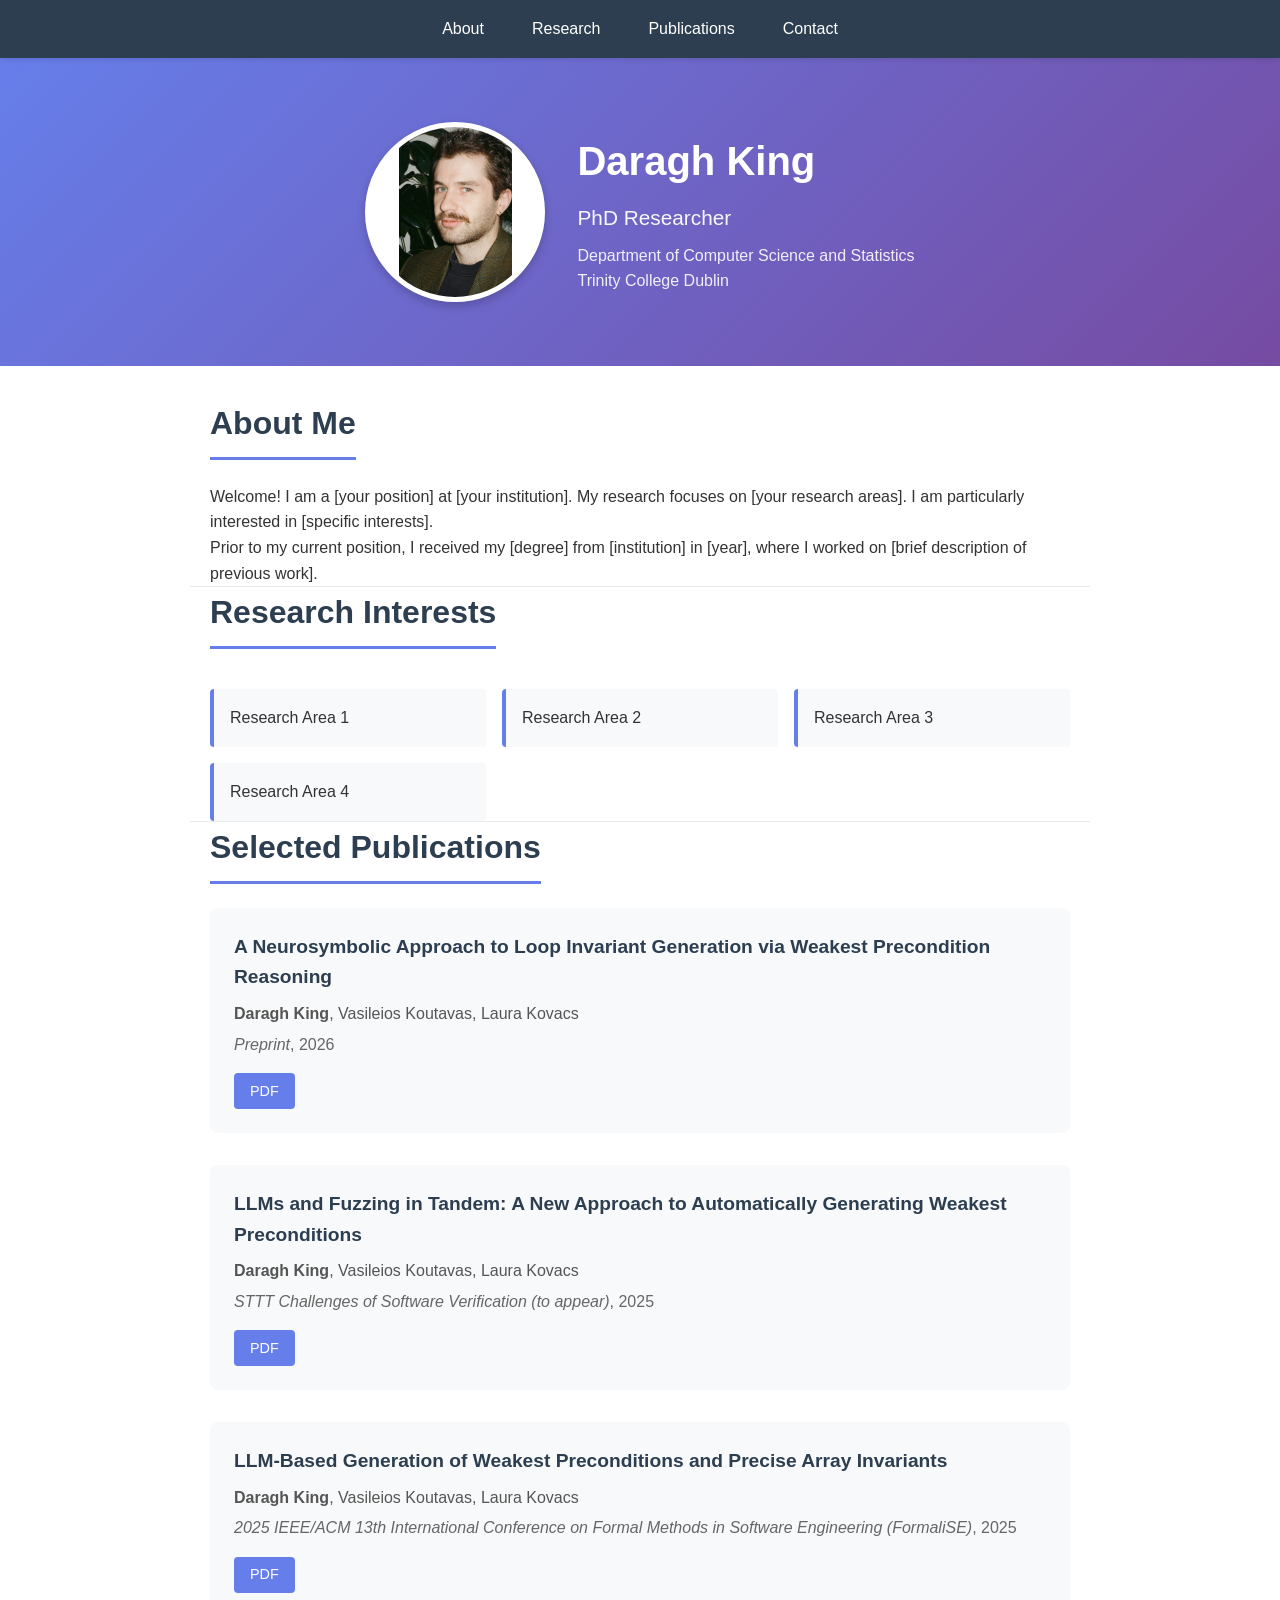
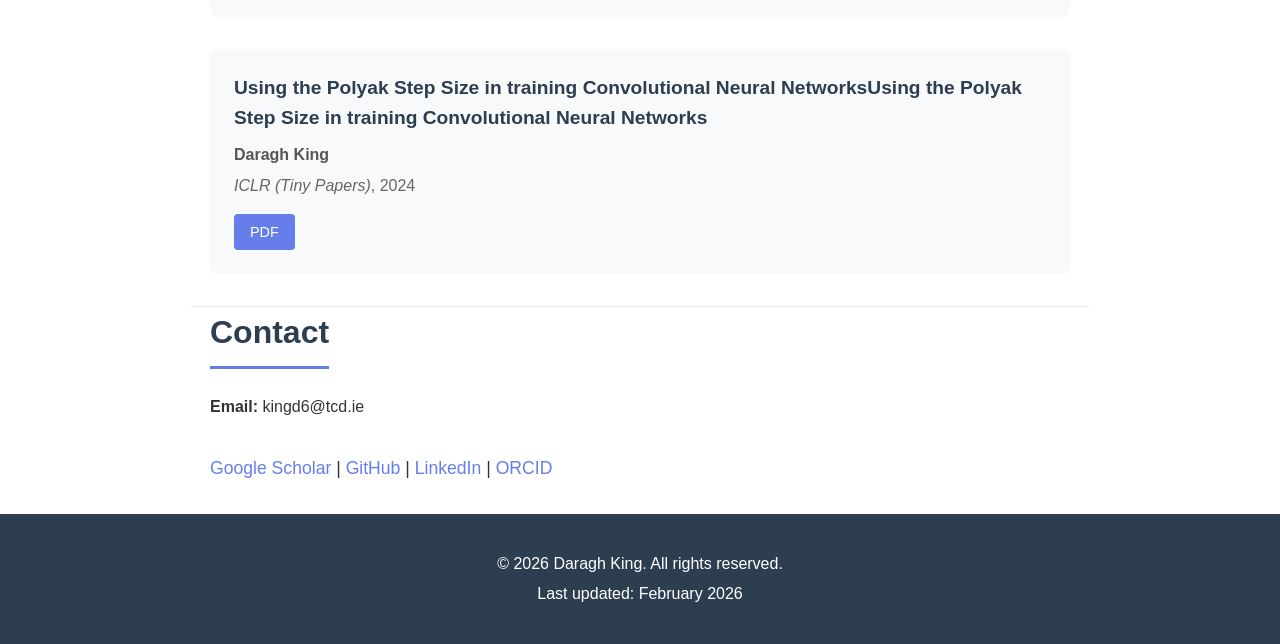
==== index.html @ efc885d0 "paper adding" ====
<!DOCTYPE html>
<html lang="en">
<head>
    <meta charset="UTF-8">
    <meta name="viewport" content="width=device-width, initial-scale=1.0">
    <title>Daragh King - Academic Website</title>
    <link rel="stylesheet" href="style.css">
</head>
<body>
    <nav>
        <div class="container">
            <ul>
                <li><a href="#about">About</a></li>
                <li><a href="#research">Research</a></li>
                <li><a href="#publications">Publications</a></li>
                <!-- <li><a href="#teaching">Teaching</a></li> -->
                <li><a href="#contact">Contact</a></li>
            </ul>
        </div>
    </nav>

    <header>
        <div class="container">
            <div class="profile">
                <img src="images/profile.jpg" alt="Daragh King" class="profile-img">
                <div class="header-text">
                    <h1>Daragh King</h1>
                    <p class="title">PhD Researcher</p>
                    <p class="affiliation">Department of Computer Science and Statistics<br>Trinity College Dublin</p>
                </div>
            </div>
        </div>
    </header>

    <main>
        <section id="about" class="container">
            <h2>About Me</h2>
            <p>
                Welcome! I am a [your position] at [your institution]. My research focuses on [your research areas].
                I am particularly interested in [specific interests].
            </p>
            <p>
                Prior to my current position, I received my [degree] from [institution] in [year], 
                where I worked on [brief description of previous work].
            </p>
        </section>

        <section id="research" class="container">
            <h2>Research Interests</h2>
            <ul class="research-list">
                <li>Research Area 1</li>
                <li>Research Area 2</li>
                <li>Research Area 3</li>
                <li>Research Area 4</li>
            </ul>
        </section>

        <section id="publications" class="container">
            <h2>Selected Publications</h2>
            <div class="publication">
                <h3>A Neurosymbolic Approach to Loop Invariant Generation via Weakest Precondition Reasoning</h3>
                <p class="authors"><strong>Daragh King</strong>, Vasileios Koutavas, Laura Kovacs</p>
                <p class="venue"><em>Preprint</em>, 2026</p>
                <p class="links">
                    <a href="https://arxiv.org/pdf/2512.15816" class="btn">PDF</a>
                    <!-- <a href="#" class="btn">DOI</a> -->
                    <!-- <a href="#" class="btn">Code</a> -->
                </p>
            </div>
            
            <div class="publication">
                <h3>LLMs and Fuzzing in Tandem: A New Approach to Automatically Generating Weakest Preconditions</h3>
                <p class="authors"><strong>Daragh King</strong>, Vasileios Koutavas, Laura Kovacs</p>
                <p class="venue"><em>STTT Challenges of Software Verification (to appear)</em>, 2025</p>
                <p class="links">
                    <a href=https://arxiv.org/pdf/2507.05272? class="btn">PDF</a>
                    <!-- <a href="#" class="btn">DOI</a> -->
                </p>
            </div>

            <div class="publication">
                <h3>LLM-Based Generation of Weakest Preconditions and Precise Array Invariants</h3>
                <p class="authors"><strong>Daragh King</strong>, Vasileios Koutavas, Laura Kovacs</p>
                <p class="venue"><em>2025 IEEE/ACM 13th International Conference on Formal Methods in Software Engineering (FormaliSE)</em>, 2025</p>
                <p class="links">
                    <a href="papers/formalise2025.pdf" class="btn">PDF</a>
                    <!-- <a href="#" class="btn">DOI</a> -->
                </p>
            </div>

            <div class="publication">
                <h3>Using the Polyak Step Size in training Convolutional Neural NetworksUsing the Polyak Step Size in training Convolutional Neural Networks</h3>
                <p class="authors"><strong>Daragh King</strong></p>
                <p class="venue"><em>ICLR (Tiny Papers)</em>, 2024</p>
                <p class="links">
                    <a href="https://openreview.net/pdf?id=QmRqSqpV0y" class="btn">PDF</a>
                    <!-- <a href="#" class="btn">DOI</a> -->
                </p>
            </div>
            
            <!-- <p class="see-more"><a href="publications.html">See all publications →</a></p> -->
        </section>

        <!-- <section id="teaching" class="container">
            <h2>Teaching</h2>
            <div class="course">
                <h3>Course Name (Course Code)</h3>
                <p>Semester, Year - Role</p>
            </div>
            <div class="course">
                <h3>Another Course (Course Code)</h3>
                <p>Semester, Year - Role</p>
            </div>
        </section> -->

        <section id="contact" class="container">
            <h2>Contact</h2>
            <p>
                <strong>Email:</strong> kingd6@tcd.ie<br>
            </p>
            <div class="social-links">
                <a href="https://scholar.google.com/citations?user=glkRbHkAAAAJ&hl=en" target="_blank">Google Scholar</a> |
                <a href="https://github.com/daraghk" target="_blank">GitHub</a> |
                <a href="https://www.linkedin.com/in/daragh-king-0015aa132/" target="_blank">LinkedIn</a> |
                <a href="https://orcid.org/0009-0001-8519-8970" target="_blank">ORCID</a>
            </div>
        </section>
    </main>

    <footer>
        <div class="container">
            <p>&copy; 2026 Daragh King. All rights reserved.</p>
            <p>Last updated: February 2026</p>
        </div>
    </footer>
</body>
</html>
---- style.css ----
/* Reset and Base Styles */
* {
    margin: 0;
    padding: 0;
    box-sizing: border-box;
}

body {
    font-family: -apple-system, BlinkMacSystemFont, 'Segoe UI', Roboto, 'Helvetica Neue', Arial, sans-serif;
    line-height: 1.6;
    color: #333;
    background-color: #f8f9fa;
}

.container {
    max-width: 900px;
    margin: 0 auto;
    padding: 0 20px;
}

/* Navigation */
nav {
    background-color: #2c3e50;
    padding: 1rem 0;
    position: sticky;
    top: 0;
    z-index: 100;
    box-shadow: 0 2px 5px rgba(0,0,0,0.1);
}

nav ul {
    list-style: none;
    display: flex;
    justify-content: center;
    flex-wrap: wrap;
}

nav li {
    margin: 0 1.5rem;
}

nav a {
    color: white;
    text-decoration: none;
    font-weight: 500;
    transition: color 0.3s ease;
}

nav a:hover {
    color: #3498db;
}

/* Header */
header {
    background: linear-gradient(135deg, #667eea 0%, #764ba2 100%);
    color: white;
    padding: 4rem 0;
    text-align: center;
}

.profile {
    display: flex;
    align-items: center;
    justify-content: center;
    gap: 2rem;
    flex-wrap: wrap;
}

.profile-img {
    width: 180px;
    height: 180px;
    border-radius: 50%;
    object-fit: contain;
    background-color: white;
    border: 5px solid white;
    box-shadow: 0 4px 10px rgba(0,0,0,0.2);
}

.header-text {
    text-align: left;
}

header h1 {
    font-size: 2.5rem;
    margin-bottom: 0.5rem;
}

.title {
    font-size: 1.3rem;
    margin-bottom: 0.5rem;
    opacity: 0.95;
}

.affiliation {
    font-size: 1rem;
    opacity: 0.9;
}

/* Main Content */
main {
    background-color: white;
    padding: 2rem 0;
}

section {
    padding: 3rem 0;
    border-bottom: 1px solid #e9ecef;
}

section:last-child {
    border-bottom: none;
}

h2 {
    color: #2c3e50;
    font-size: 2rem;
    margin-bottom: 1.5rem;
    padding-bottom: 0.5rem;
    border-bottom: 3px solid #667eea;
    display: inline-block;
}

/* Research */
.research-list {
    list-style: none;
    display: grid;
    grid-template-columns: repeat(auto-fit, minmax(250px, 1fr));
    gap: 1rem;
    margin-top: 1rem;
}

.research-list li {
    background-color: #f8f9fa;
    padding: 1rem;
    border-left: 4px solid #667eea;
    border-radius: 4px;
}

/* Publications */
.publication {
    margin-bottom: 2rem;
    padding: 1.5rem;
    background-color: #f8f9fa;
    border-radius: 8px;
    transition: transform 0.2s ease, box-shadow 0.2s ease;
}

.publication:hover {
    transform: translateY(-2px);
    box-shadow: 0 4px 12px rgba(0,0,0,0.1);
}

.publication h3 {
    color: #2c3e50;
    margin-bottom: 0.5rem;
    font-size: 1.2rem;
}

.publication .authors {
    color: #555;
    margin-bottom: 0.3rem;
}

.publication .venue {
    color: #666;
    margin-bottom: 1rem;
}

.publication .links {
    display: flex;
    gap: 0.5rem;
    flex-wrap: wrap;
}

.btn {
    display: inline-block;
    padding: 0.4rem 1rem;
    background-color: #667eea;
    color: white;
    text-decoration: none;
    border-radius: 4px;
    font-size: 0.9rem;
    transition: background-color 0.3s ease;
}

.btn:hover {
    background-color: #5568d3;
}

.see-more {
    margin-top: 2rem;
    text-align: center;
}

.see-more a {
    color: #667eea;
    text-decoration: none;
    font-weight: 600;
    font-size: 1.1rem;
}

/* Teaching */
.course {
    margin-bottom: 1.5rem;
    padding: 1rem;
    background-color: #f8f9fa;
    border-radius: 4px;
}

.course h3 {
    color: #2c3e50;
    margin-bottom: 0.3rem;
}

/* Contact */
#contact p {
    margin-bottom: 1rem;
    line-height: 1.8;
}

.social-links {
    margin-top: 2rem;
    font-size: 1.1rem;
}

.social-links a {
    color: #667eea;
    text-decoration: none;
    font-weight: 500;
    transition: color 0.3s ease;
}

.social-links a:hover {
    color: #5568d3;
}

/* Footer */
footer {
    background-color: #2c3e50;
    color: white;
    padding: 2rem 0;
    text-align: center;
}

footer p {
    margin: 0.3rem 0;
}

/* Responsive Design */
@media (max-width: 768px) {
    .header-text {
        text-align: center;
    }
    
    header h1 {
        font-size: 2rem;
    }
    
    nav li {
        margin: 0.5rem 1rem;
    }
    
    .research-list {
        grid-template-columns: 1fr;
    }
}
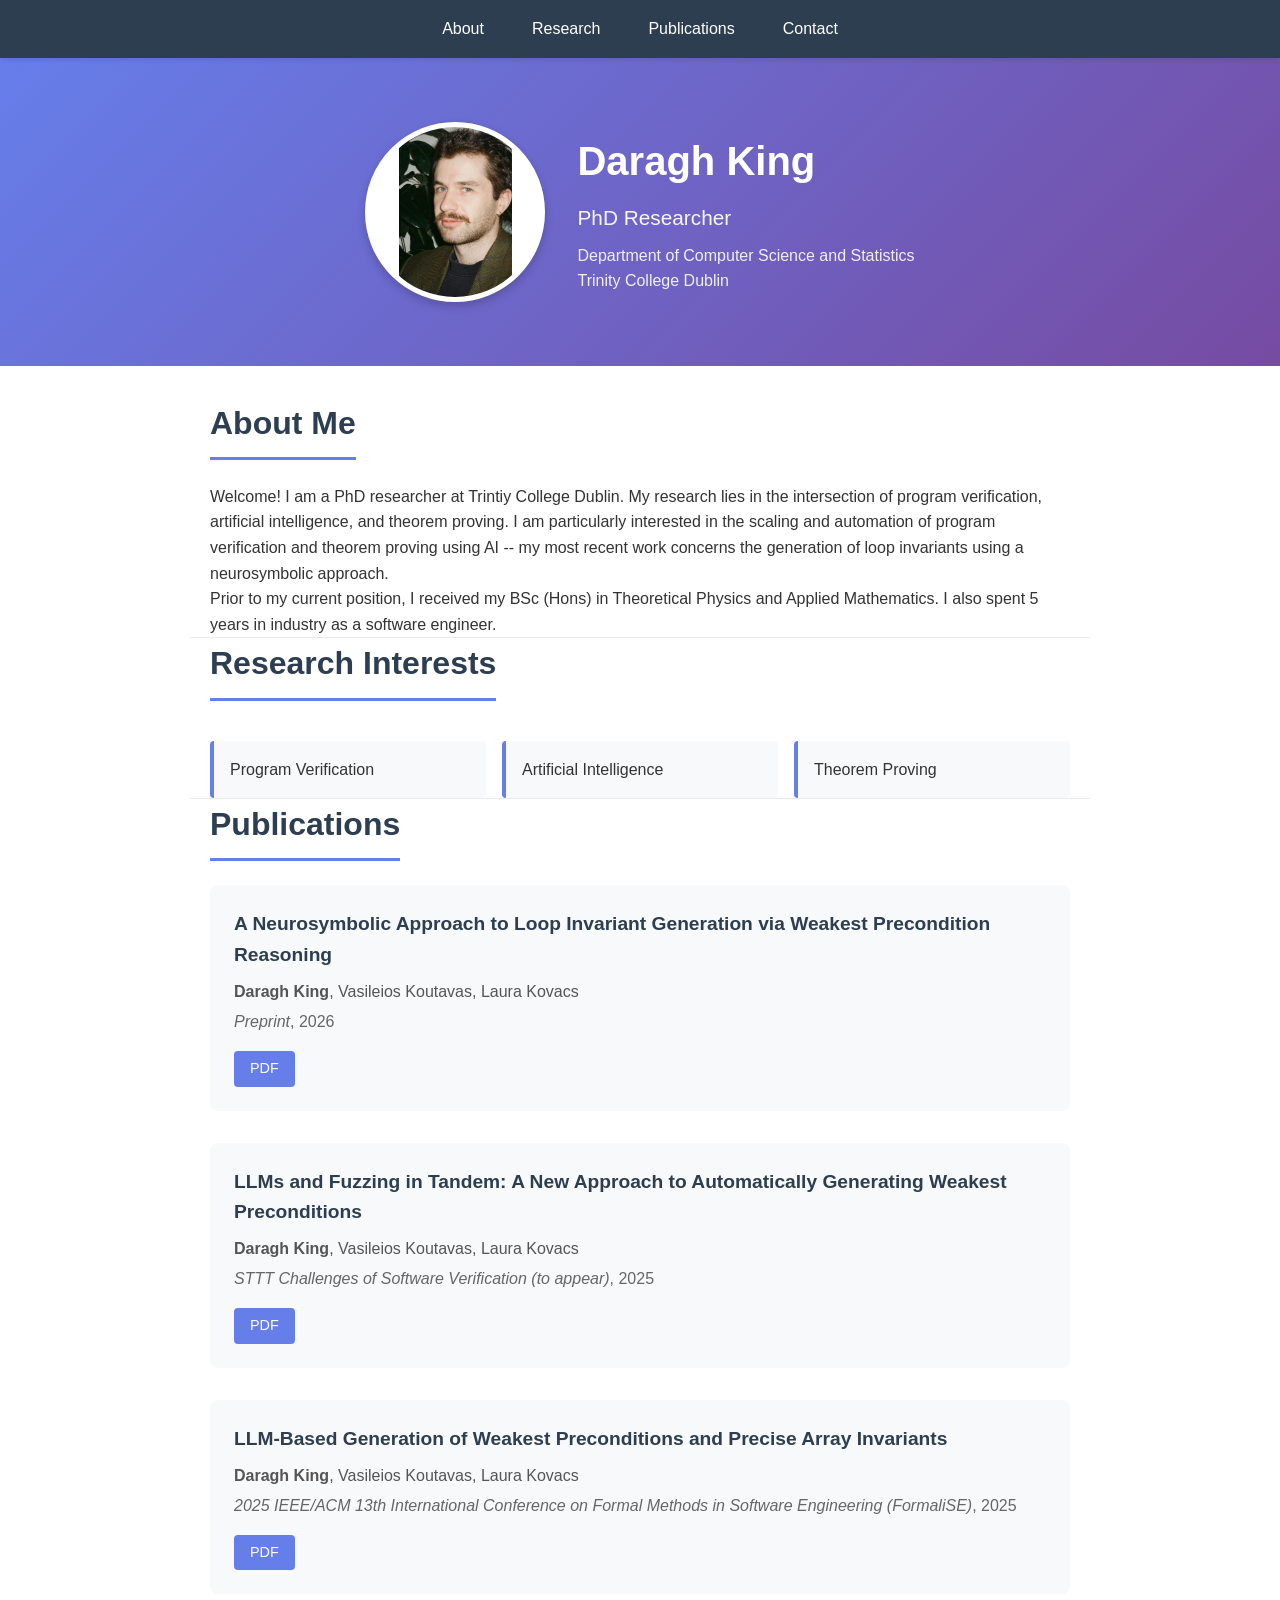
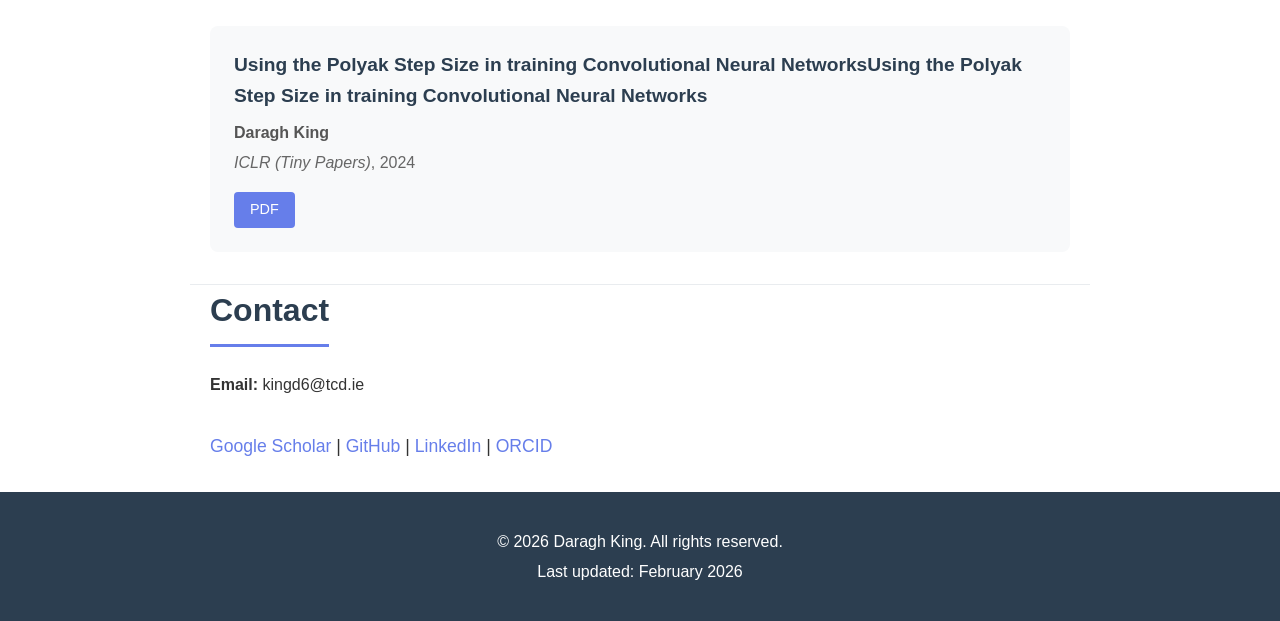
==== commit 4057f79c: "paper adding" ====
--- a/index.html
+++ b/index.html
@@ -36,27 +36,26 @@
         <section id="about" class="container">
             <h2>About Me</h2>
             <p>
-                Welcome! I am a [your position] at [your institution]. My research focuses on [your research areas].
-                I am particularly interested in [specific interests].
+                Welcome! I am a PhD researcher at Trintiy College Dublin. My research lies in the intersection of program verification, artificial intelligence, and theorem proving.
+                I am particularly interested in the scaling and automation of program verification and theorem proving using AI -- my most recent work concerns the generation of loop invariants using a neurosymbolic approach.
             </p>
             <p>
-                Prior to my current position, I received my [degree] from [institution] in [year], 
-                where I worked on [brief description of previous work].
+                Prior to my current position, I received my BSc (Hons) in Theoretical Physics and Applied Mathematics. I also spent 5 years in industry as a software engineer.
             </p>
         </section>
 
         <section id="research" class="container">
             <h2>Research Interests</h2>
             <ul class="research-list">
-                <li>Research Area 1</li>
-                <li>Research Area 2</li>
-                <li>Research Area 3</li>
-                <li>Research Area 4</li>
+                <li>Program Verification</li>
+                <li>Artificial Intelligence</li>
+                <li>Theorem Proving</li>
+                <!-- <li>Research Area 4</li> -->
             </ul>
         </section>
 
         <section id="publications" class="container">
-            <h2>Selected Publications</h2>
+            <h2>Publications</h2>
             <div class="publication">
                 <h3>A Neurosymbolic Approach to Loop Invariant Generation via Weakest Precondition Reasoning</h3>
                 <p class="authors"><strong>Daragh King</strong>, Vasileios Koutavas, Laura Kovacs</p>
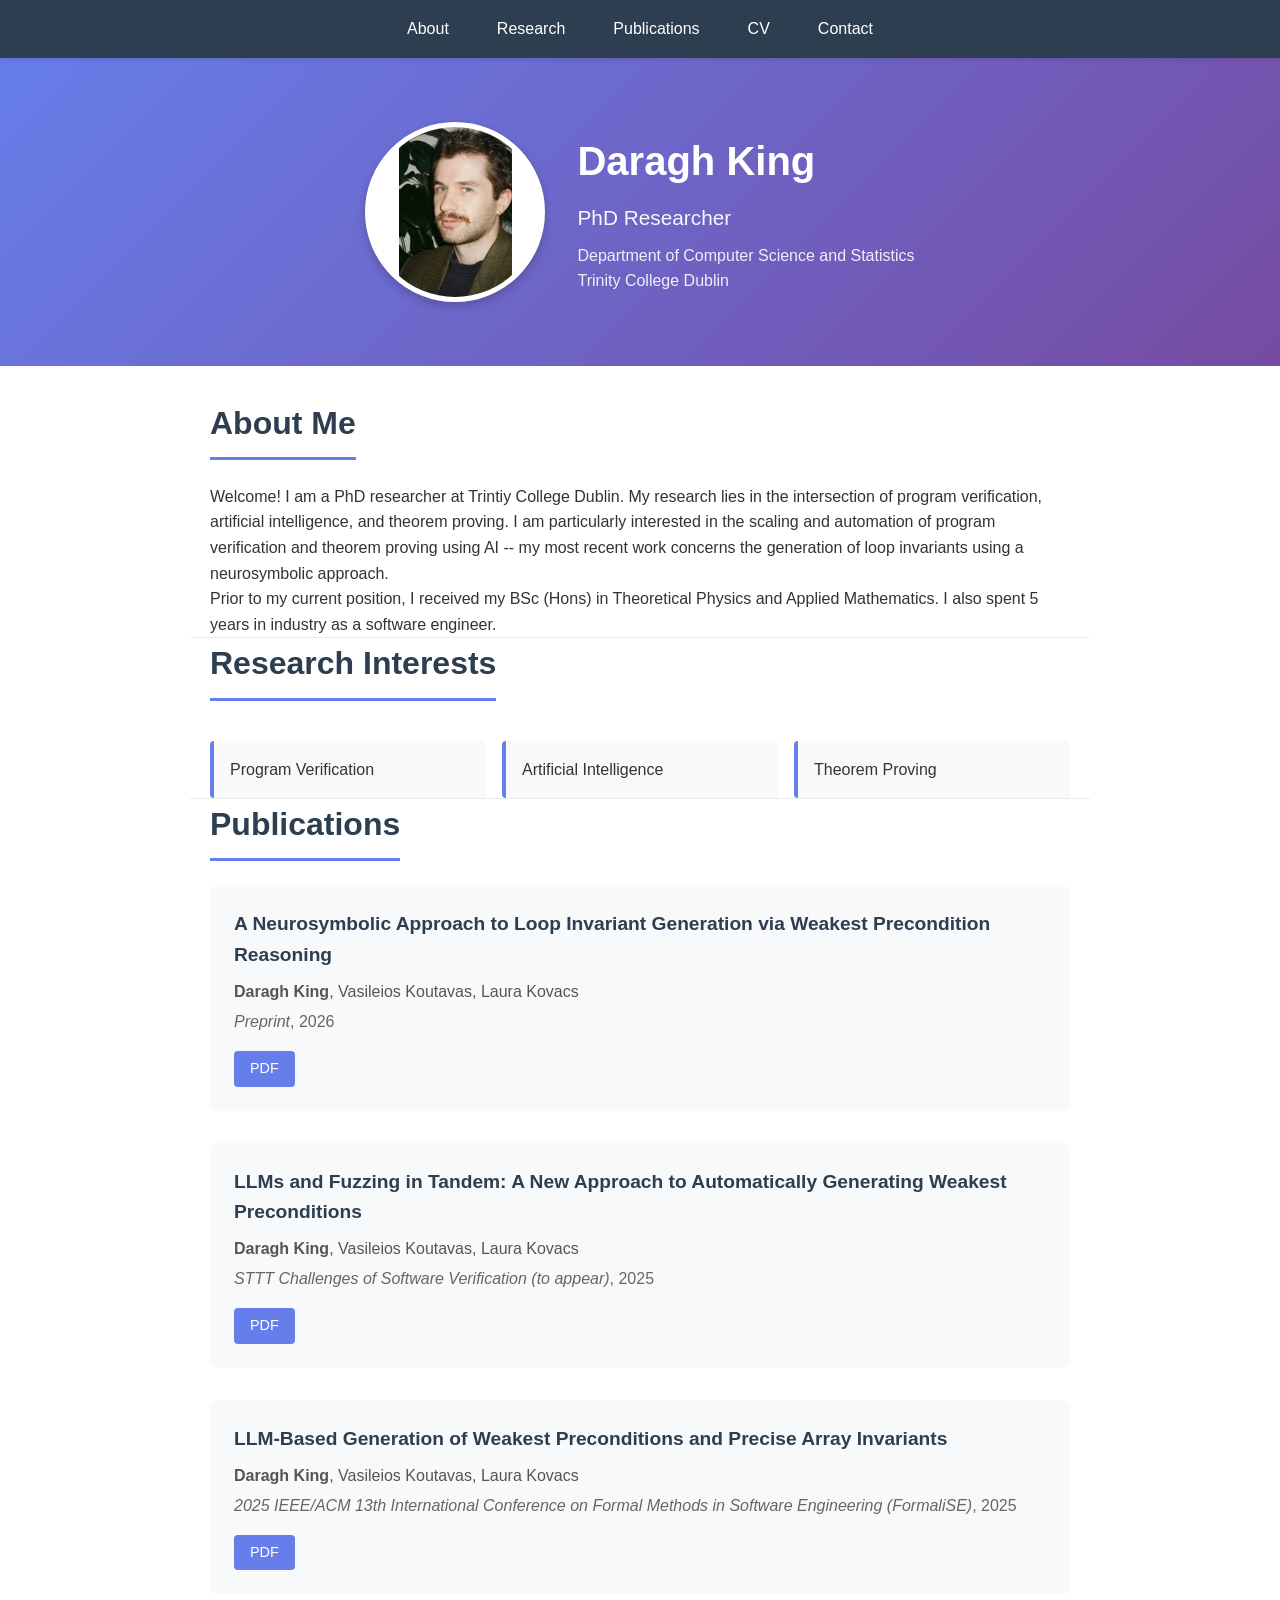
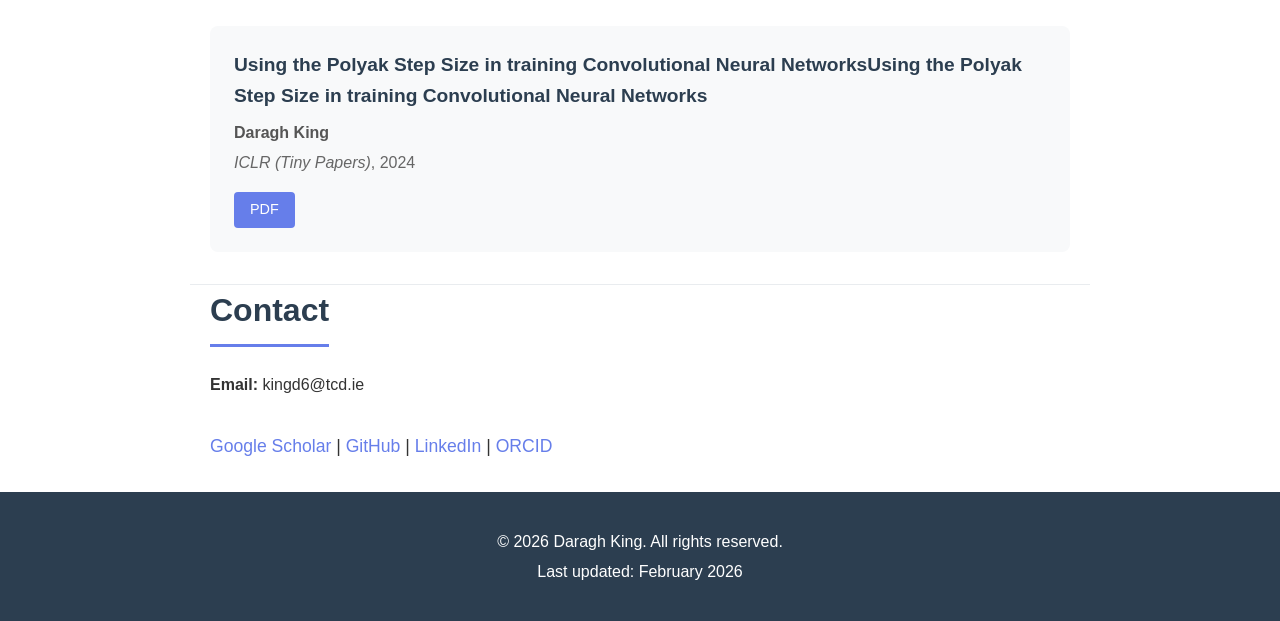
==== commit 42aa6d56: "cv adding" ====
--- a/index.html
+++ b/index.html
@@ -14,6 +14,7 @@
                 <li><a href="#research">Research</a></li>
                 <li><a href="#publications">Publications</a></li>
                 <!-- <li><a href="#teaching">Teaching</a></li> -->
+                <li><a href="cv/cv.pdf" target="_blank">CV</a></li>
                 <li><a href="#contact">Contact</a></li>
             </ul>
         </div>
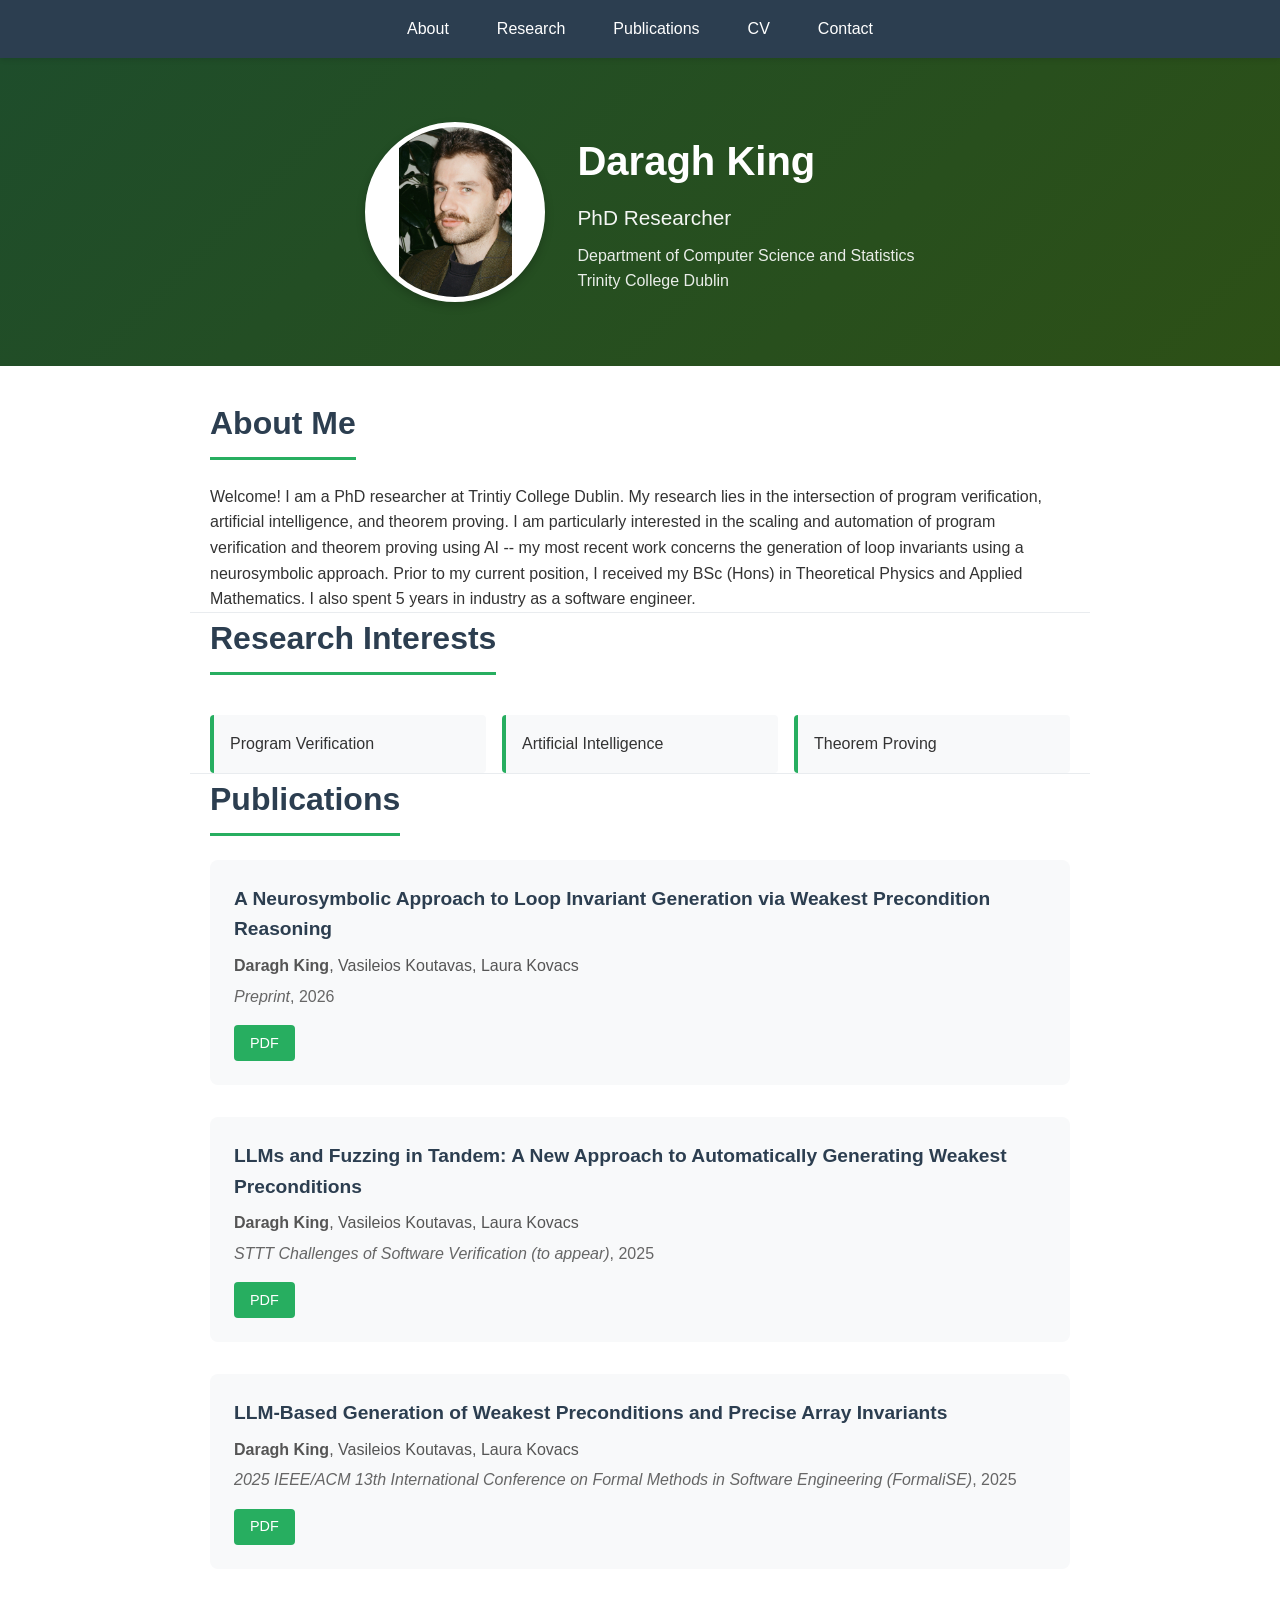
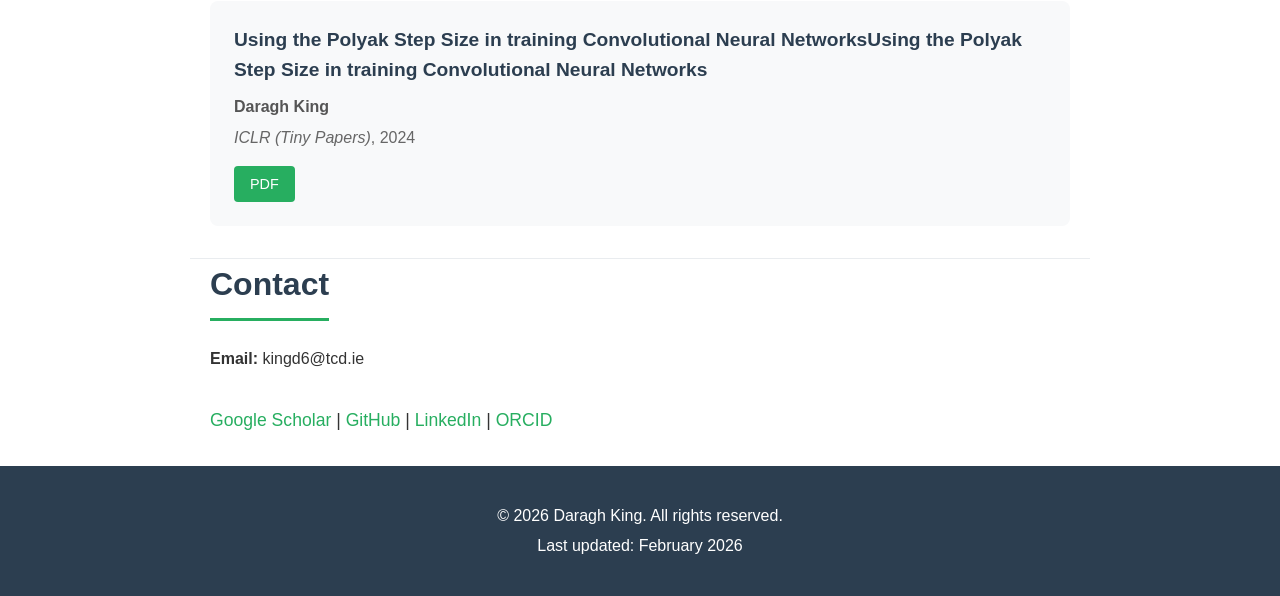
==== commit d97775f7: "Add CV navigation link and papers directory Made-with: Cursor" ====
--- a/index.html
+++ b/index.html
@@ -38,10 +38,7 @@
             <h2>About Me</h2>
             <p>
                 Welcome! I am a PhD researcher at Trintiy College Dublin. My research lies in the intersection of program verification, artificial intelligence, and theorem proving.
-                I am particularly interested in the scaling and automation of program verification and theorem proving using AI -- my most recent work concerns the generation of loop invariants using a neurosymbolic approach.
-            </p>
-            <p>
-                Prior to my current position, I received my BSc (Hons) in Theoretical Physics and Applied Mathematics. I also spent 5 years in industry as a software engineer.
+                I am particularly interested in the scaling and automation of program verification and theorem proving using AI -- my most recent work concerns the generation of loop invariants using a neurosymbolic approach. Prior to my current position, I received my BSc (Hons) in Theoretical Physics and Applied Mathematics. I also spent 5 years in industry as a software engineer.
             </p>
         </section>
 
--- a/style.css
+++ b/style.css
@@ -47,12 +47,12 @@
 }
 
 nav a:hover {
-    color: #3498db;
+    color: #2ecc71;
 }
 
 /* Header */
 header {
-    background: linear-gradient(135deg, #667eea 0%, #764ba2 100%);
+    background: linear-gradient(135deg, #1e4d2b 0%, #2d5016 100%);
     color: white;
     padding: 4rem 0;
     text-align: center;
@@ -116,7 +116,7 @@
     font-size: 2rem;
     margin-bottom: 1.5rem;
     padding-bottom: 0.5rem;
-    border-bottom: 3px solid #667eea;
+    border-bottom: 3px solid #27ae60;
     display: inline-block;
 }
 
@@ -132,7 +132,7 @@
 .research-list li {
     background-color: #f8f9fa;
     padding: 1rem;
-    border-left: 4px solid #667eea;
+    border-left: 4px solid #27ae60;
     border-radius: 4px;
 }
 
@@ -175,7 +175,7 @@
 .btn {
     display: inline-block;
     padding: 0.4rem 1rem;
-    background-color: #667eea;
+    background-color: #27ae60;
     color: white;
     text-decoration: none;
     border-radius: 4px;
@@ -184,7 +184,7 @@
 }
 
 .btn:hover {
-    background-color: #5568d3;
+    background-color: #1e8449;
 }
 
 .see-more {
@@ -193,7 +193,7 @@
 }
 
 .see-more a {
-    color: #667eea;
+    color: #27ae60;
     text-decoration: none;
     font-weight: 600;
     font-size: 1.1rem;
@@ -224,14 +224,14 @@
 }
 
 .social-links a {
-    color: #667eea;
+    color: #27ae60;
     text-decoration: none;
     font-weight: 500;
     transition: color 0.3s ease;
 }
 
 .social-links a:hover {
-    color: #5568d3;
+    color: #1e8449;
 }
 
 /* Footer */
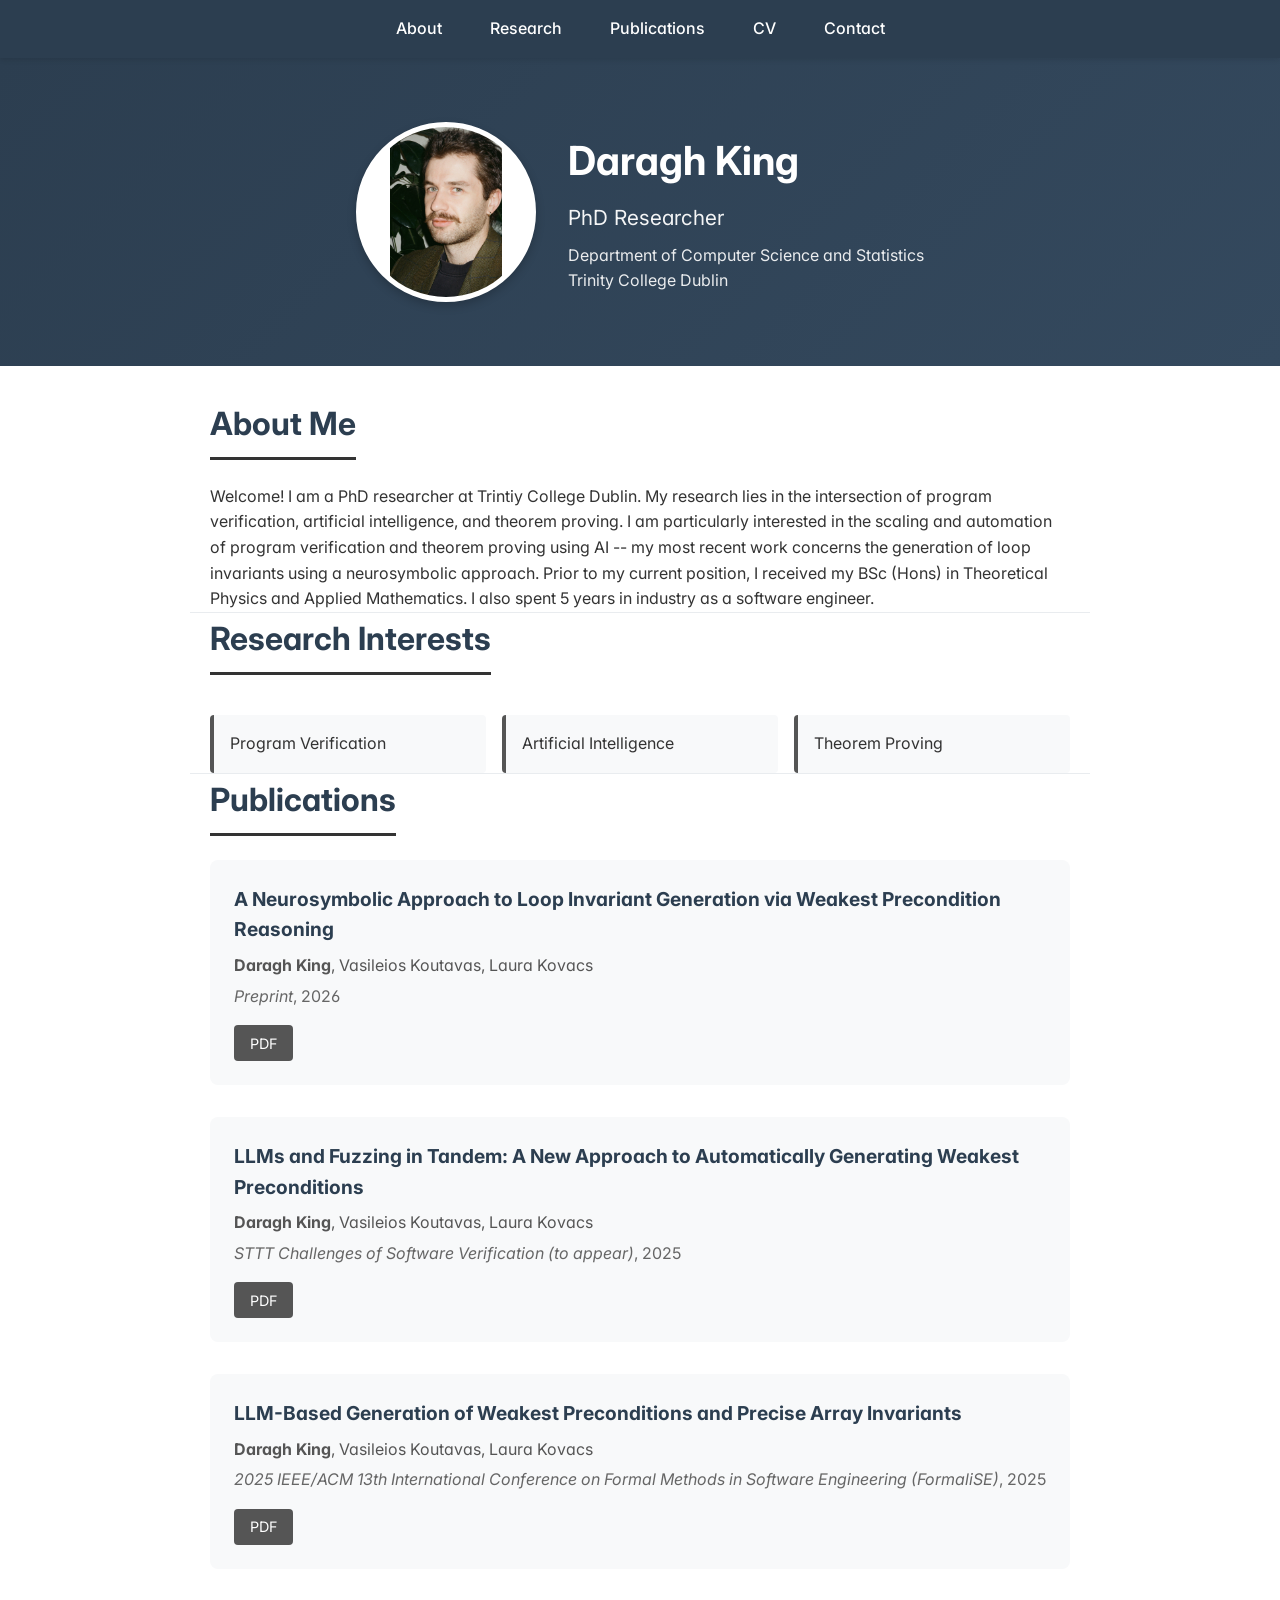
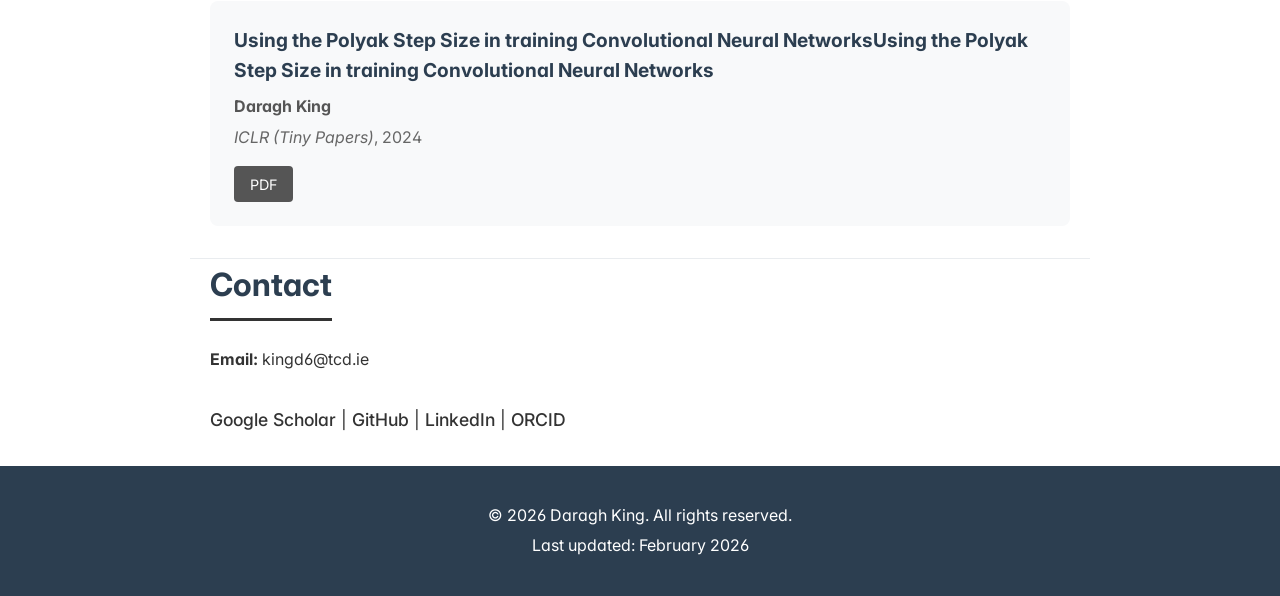
==== commit c0480cb3: "Update typography to use Inter font Made-with: Cursor" ====
--- a/index.html
+++ b/index.html
@@ -4,6 +4,9 @@
     <meta charset="UTF-8">
     <meta name="viewport" content="width=device-width, initial-scale=1.0">
     <title>Daragh King - Academic Website</title>
+    <link rel="preconnect" href="https://fonts.googleapis.com">
+    <link rel="preconnect" href="https://fonts.gstatic.com" crossorigin>
+    <link href="https://fonts.googleapis.com/css2?family=Inter:wght@300;400;500;600;700&display=swap" rel="stylesheet">
     <link rel="stylesheet" href="style.css">
 </head>
 <body>
--- a/style.css
+++ b/style.css
@@ -6,10 +6,11 @@
 }
 
 body {
-    font-family: -apple-system, BlinkMacSystemFont, 'Segoe UI', Roboto, 'Helvetica Neue', Arial, sans-serif;
+    font-family: 'Inter', -apple-system, BlinkMacSystemFont, 'Segoe UI', Roboto, 'Helvetica Neue', Arial, sans-serif;
     line-height: 1.6;
     color: #333;
     background-color: #f8f9fa;
+    font-feature-settings: 'cv02', 'cv03', 'cv04', 'cv11';
 }
 
 .container {
@@ -47,12 +48,12 @@
 }
 
 nav a:hover {
-    color: #2ecc71;
+    color: #bbb;
 }
 
 /* Header */
 header {
-    background: linear-gradient(135deg, #1e4d2b 0%, #2d5016 100%);
+    background: linear-gradient(135deg, #2c3e50 0%, #34495e 100%);
     color: white;
     padding: 4rem 0;
     text-align: center;
@@ -116,7 +117,7 @@
     font-size: 2rem;
     margin-bottom: 1.5rem;
     padding-bottom: 0.5rem;
-    border-bottom: 3px solid #27ae60;
+    border-bottom: 3px solid #333;
     display: inline-block;
 }
 
@@ -132,7 +133,7 @@
 .research-list li {
     background-color: #f8f9fa;
     padding: 1rem;
-    border-left: 4px solid #27ae60;
+    border-left: 4px solid #555;
     border-radius: 4px;
 }
 
@@ -175,7 +176,7 @@
 .btn {
     display: inline-block;
     padding: 0.4rem 1rem;
-    background-color: #27ae60;
+    background-color: #555;
     color: white;
     text-decoration: none;
     border-radius: 4px;
@@ -184,7 +185,7 @@
 }
 
 .btn:hover {
-    background-color: #1e8449;
+    background-color: #333;
 }
 
 .see-more {
@@ -193,7 +194,7 @@
 }
 
 .see-more a {
-    color: #27ae60;
+    color: #333;
     text-decoration: none;
     font-weight: 600;
     font-size: 1.1rem;
@@ -224,14 +225,14 @@
 }
 
 .social-links a {
-    color: #27ae60;
+    color: #333;
     text-decoration: none;
     font-weight: 500;
     transition: color 0.3s ease;
 }
 
 .social-links a:hover {
-    color: #1e8449;
+    color: #555;
 }
 
 /* Footer */
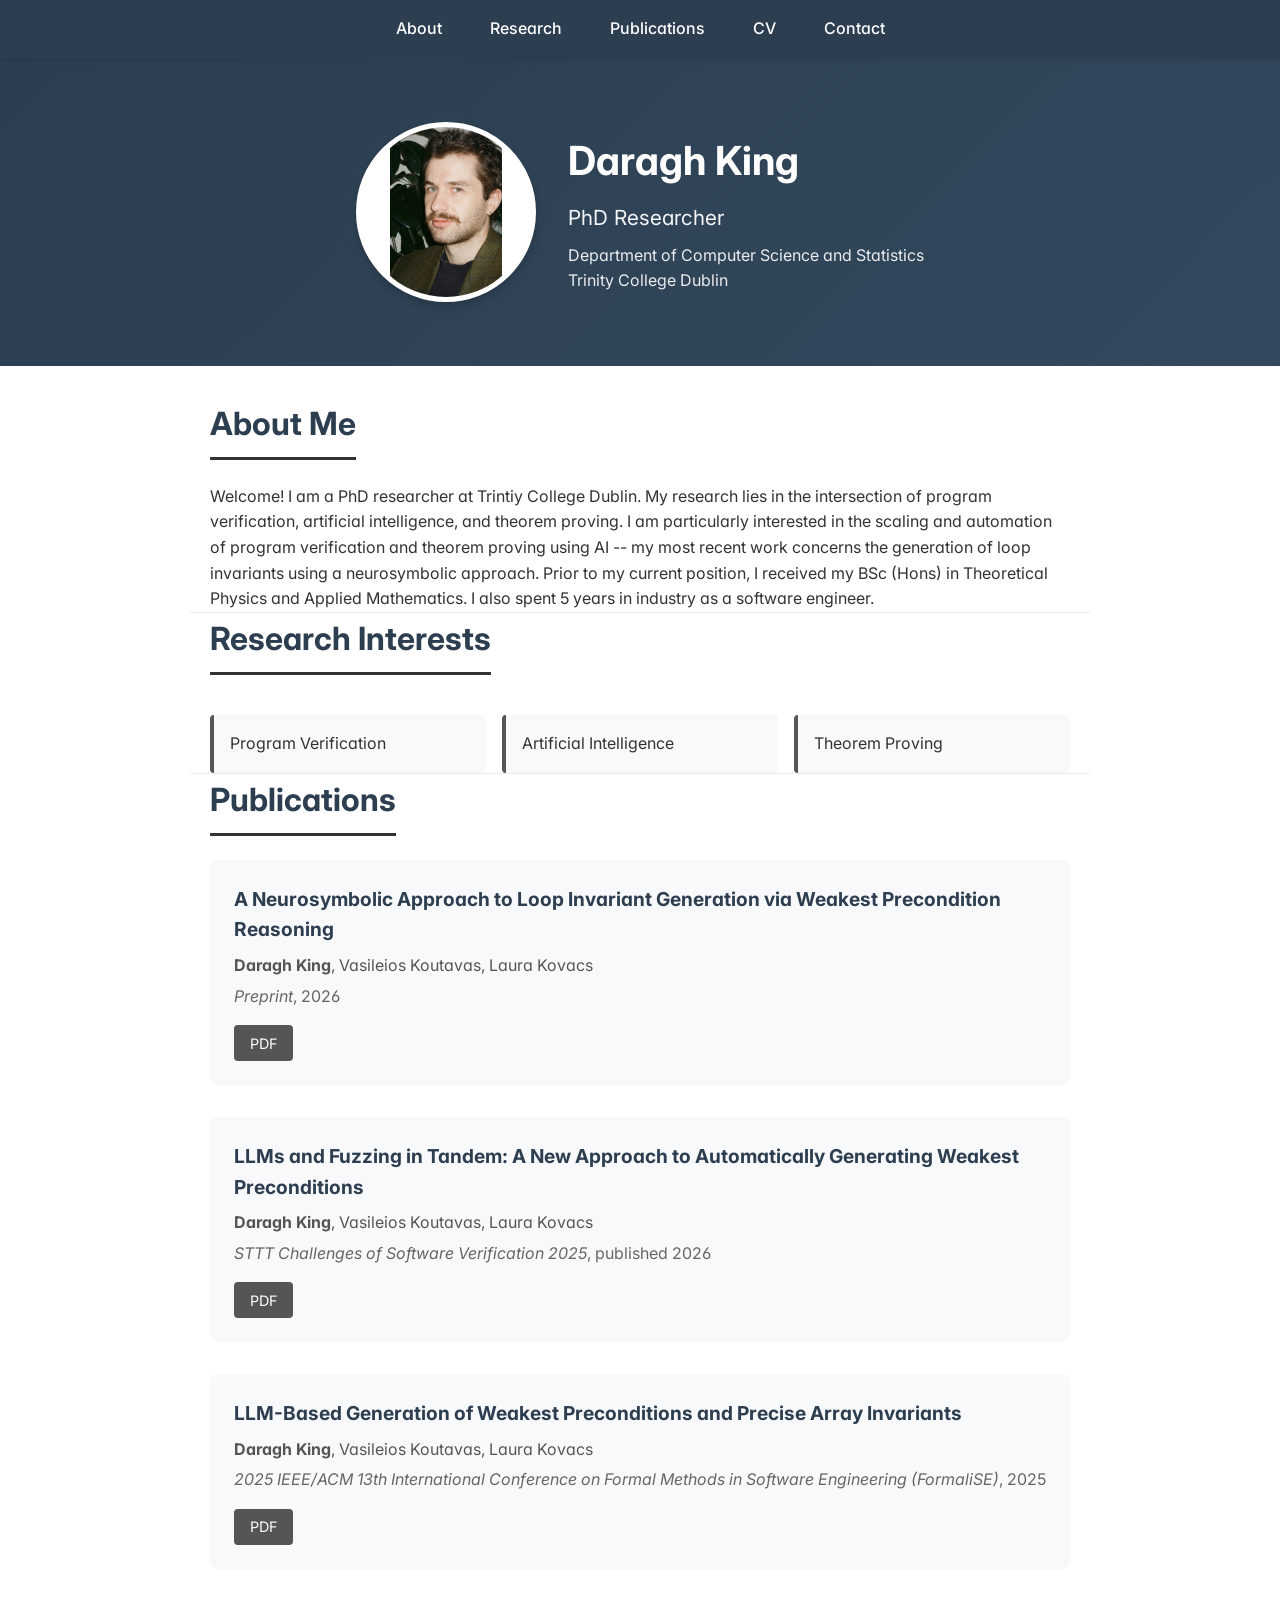
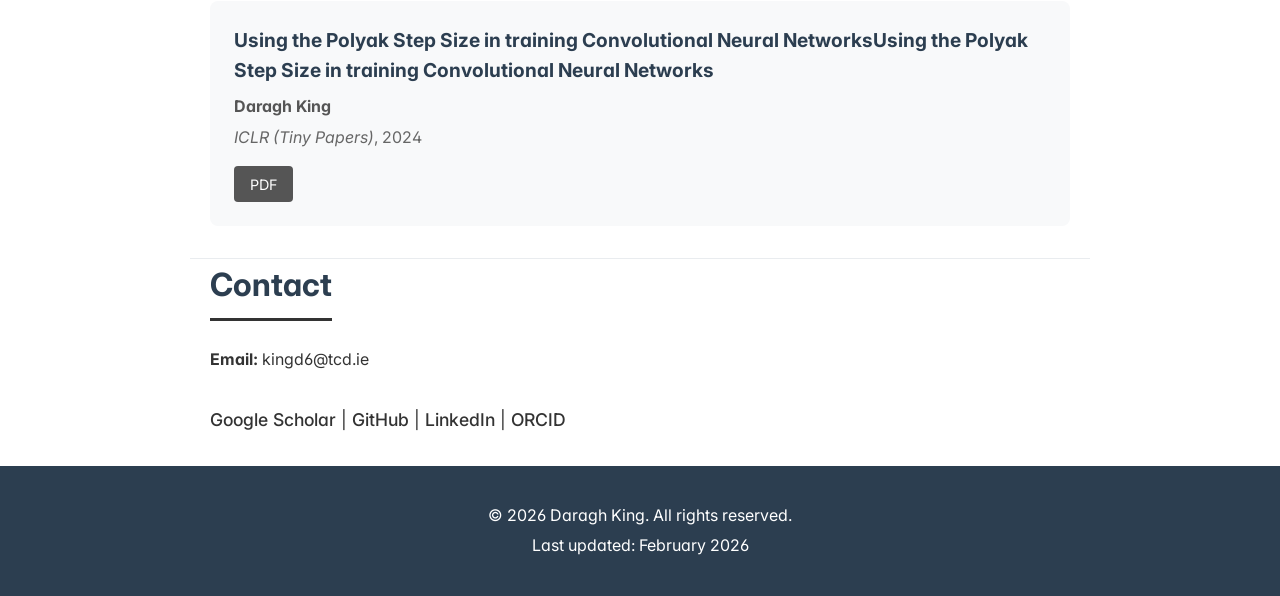
==== commit 29ccc228: "updating paper" ====
--- a/index.html
+++ b/index.html
@@ -71,9 +71,9 @@
             <div class="publication">
                 <h3>LLMs and Fuzzing in Tandem: A New Approach to Automatically Generating Weakest Preconditions</h3>
                 <p class="authors"><strong>Daragh King</strong>, Vasileios Koutavas, Laura Kovacs</p>
-                <p class="venue"><em>STTT Challenges of Software Verification (to appear)</em>, 2025</p>
+                <p class="venue"><em>STTT Challenges of Software Verification 2025</em>, published 2026</p>
                 <p class="links">
-                    <a href=https://arxiv.org/pdf/2507.05272? class="btn">PDF</a>
+                    <a href="papers/fuzzfeed.pdf" class="btn">PDF</a>
                     <!-- <a href="#" class="btn">DOI</a> -->
                 </p>
             </div>
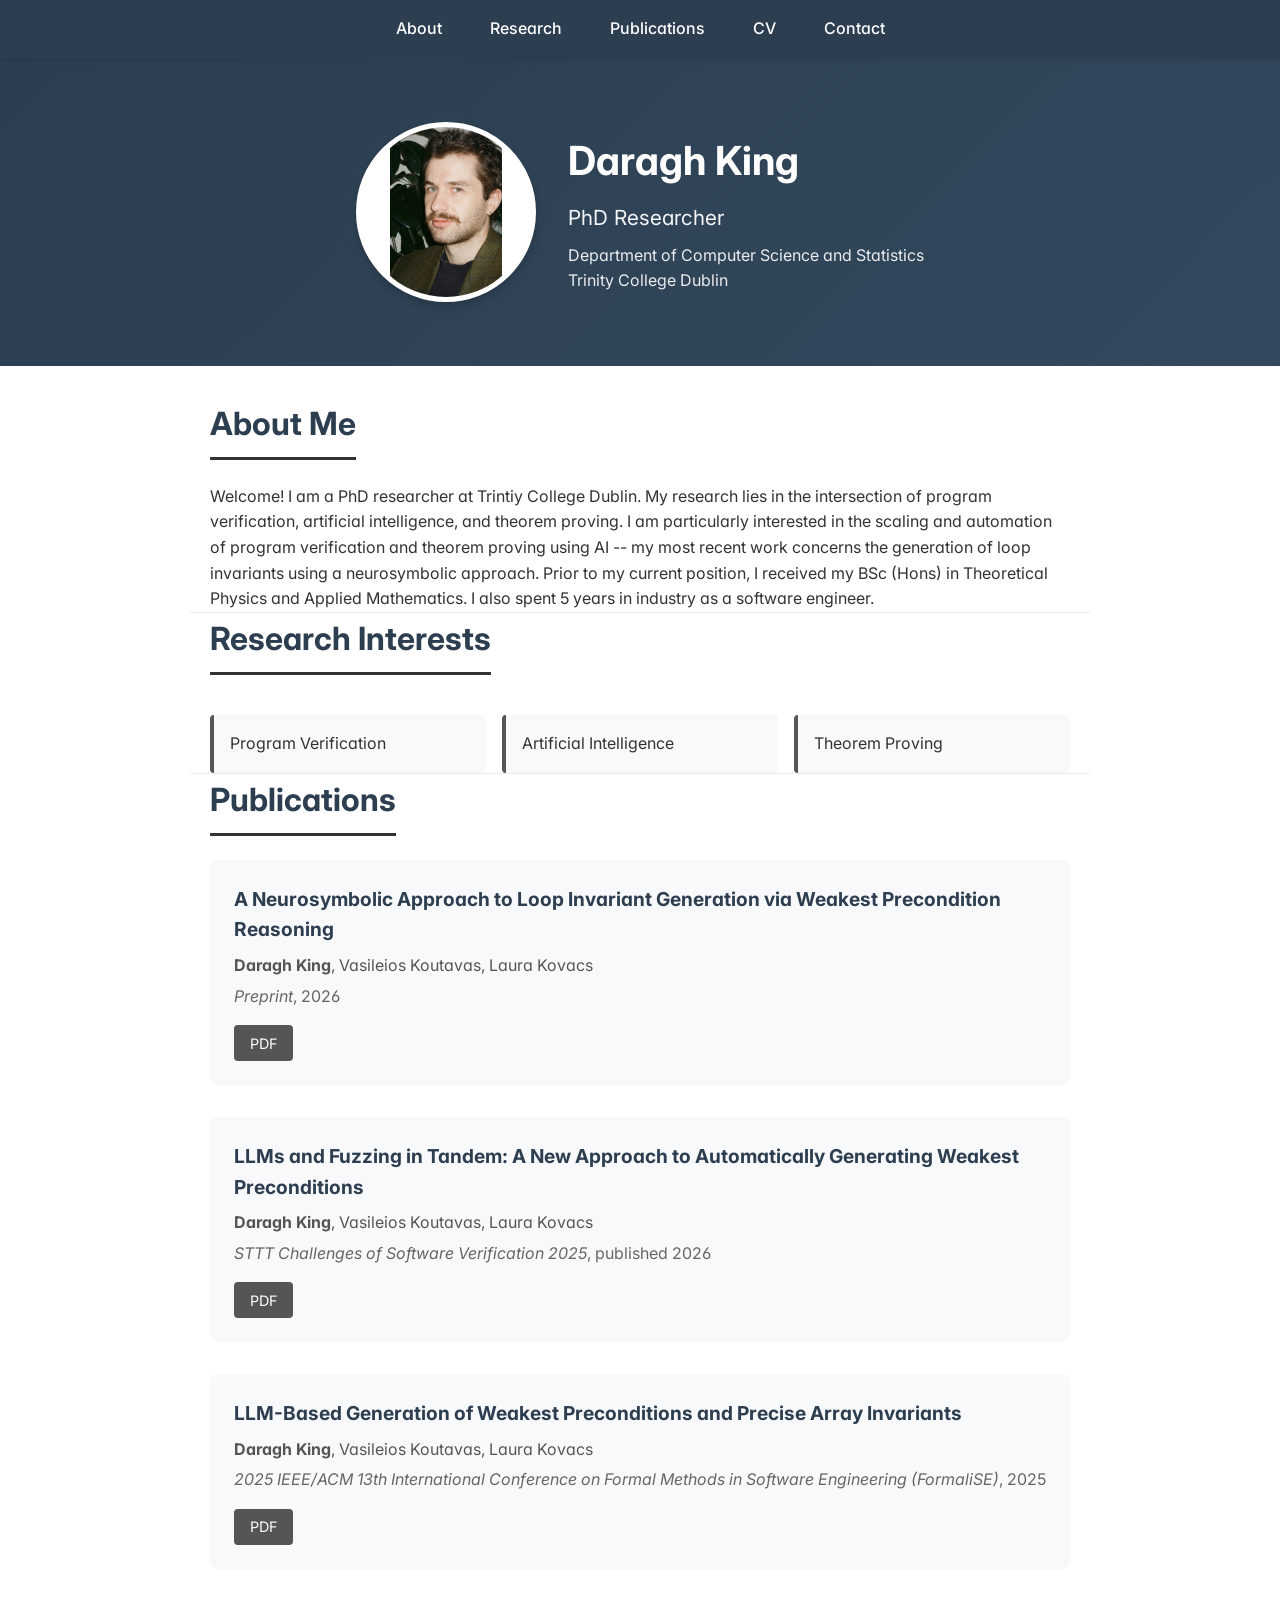
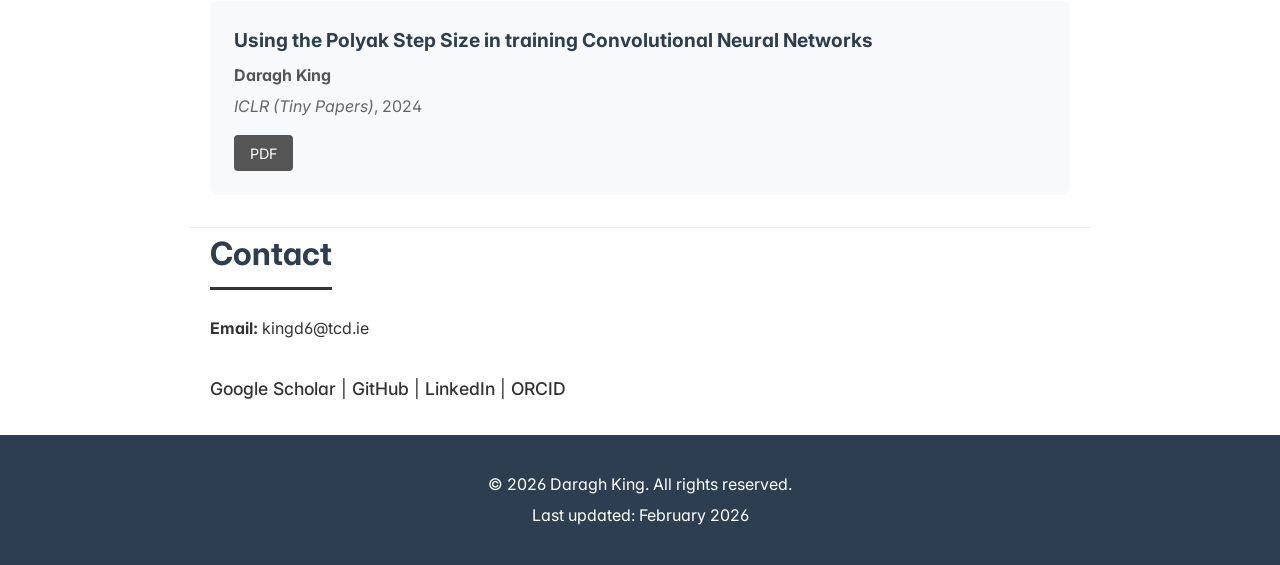
==== commit 249b45f2: "updating paper" ====
--- a/index.html
+++ b/index.html
@@ -89,7 +89,7 @@
             </div>
 
             <div class="publication">
-                <h3>Using the Polyak Step Size in training Convolutional Neural NetworksUsing the Polyak Step Size in training Convolutional Neural Networks</h3>
+                <h3>Using the Polyak Step Size in training Convolutional Neural Networks</h3>
                 <p class="authors"><strong>Daragh King</strong></p>
                 <p class="venue"><em>ICLR (Tiny Papers)</em>, 2024</p>
                 <p class="links">
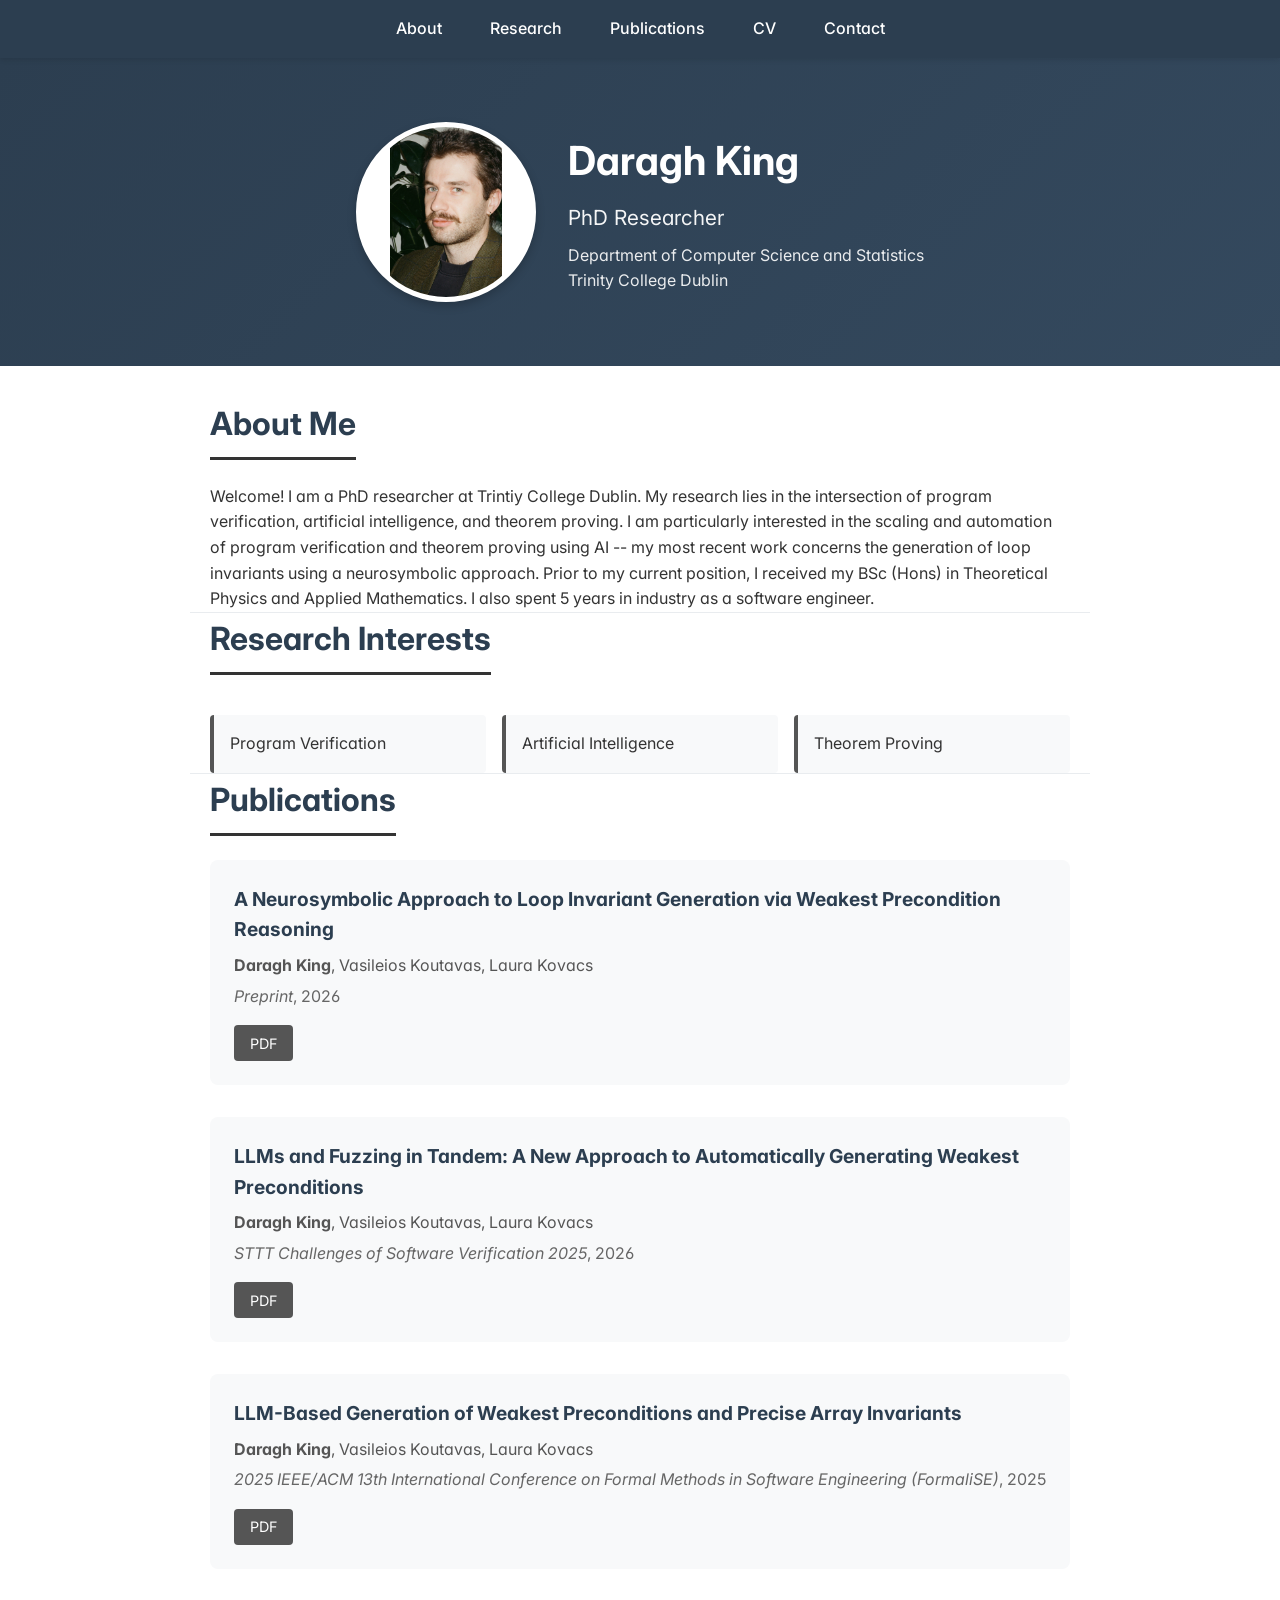
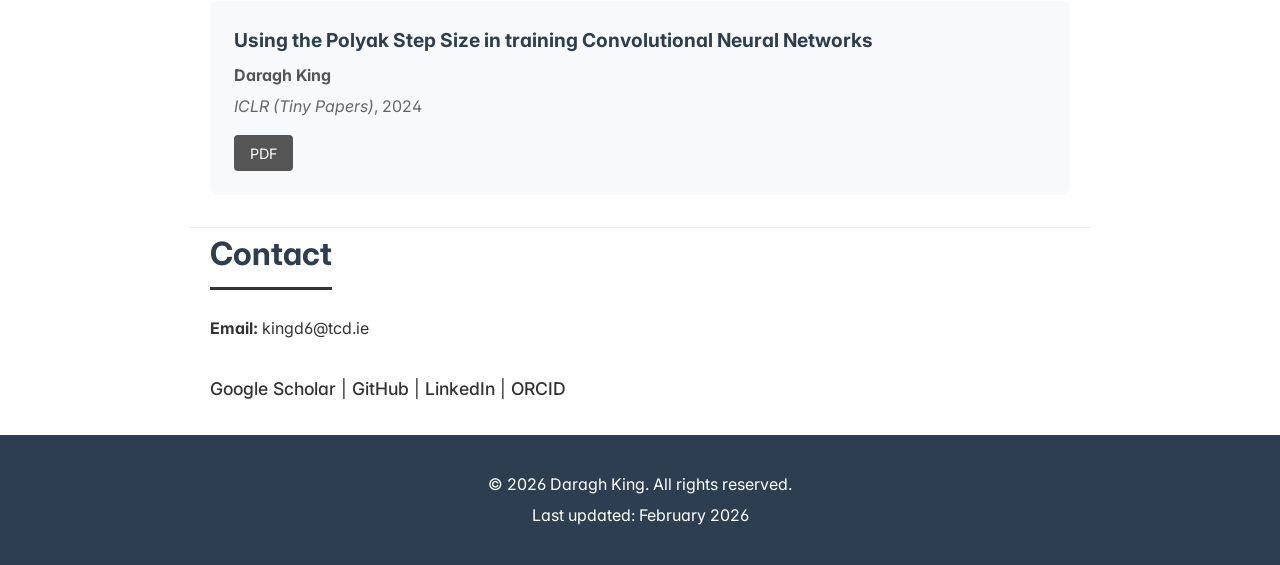
==== commit 80ace5ed: "updating paper" ====
--- a/index.html
+++ b/index.html
@@ -71,7 +71,7 @@
             <div class="publication">
                 <h3>LLMs and Fuzzing in Tandem: A New Approach to Automatically Generating Weakest Preconditions</h3>
                 <p class="authors"><strong>Daragh King</strong>, Vasileios Koutavas, Laura Kovacs</p>
-                <p class="venue"><em>STTT Challenges of Software Verification 2025</em>, published 2026</p>
+                <p class="venue"><em>STTT Challenges of Software Verification 2025</em>, 2026</p>
                 <p class="links">
                     <a href="papers/fuzzfeed.pdf" class="btn">PDF</a>
                     <!-- <a href="#" class="btn">DOI</a> -->
